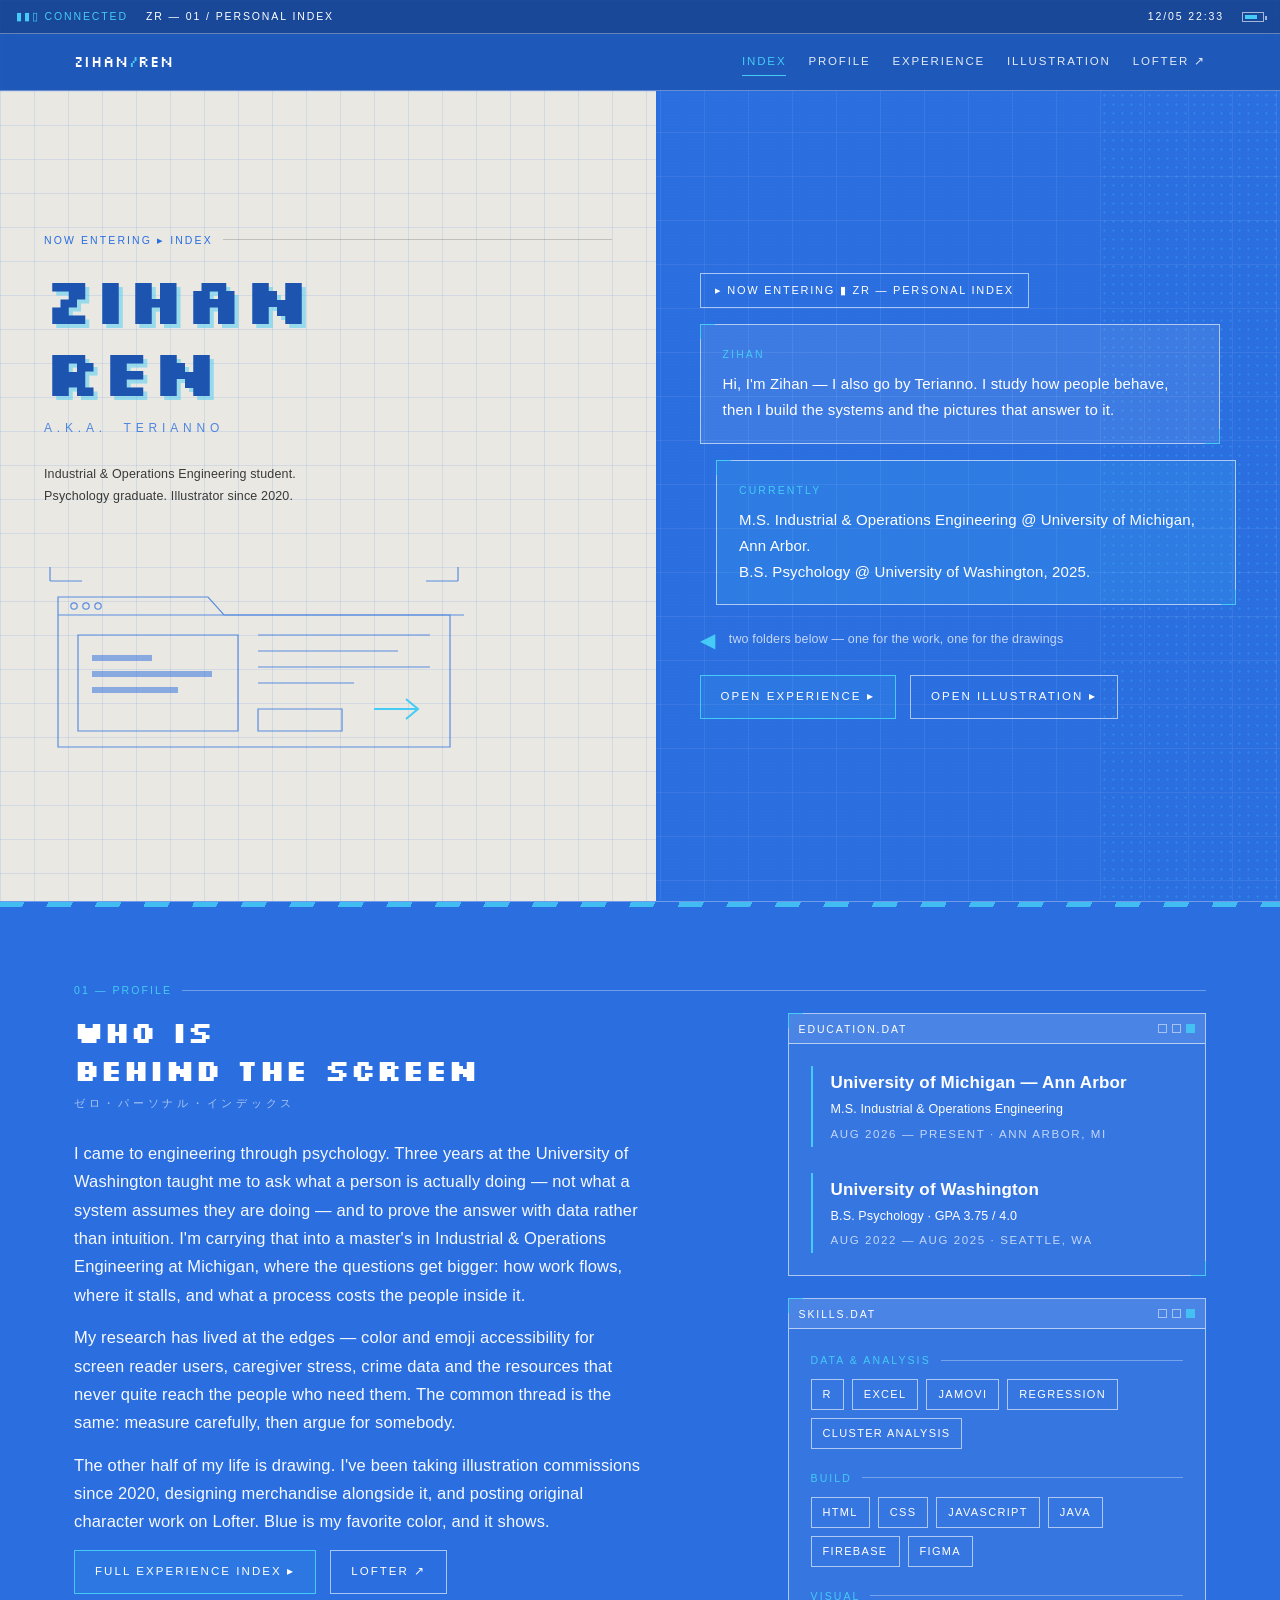
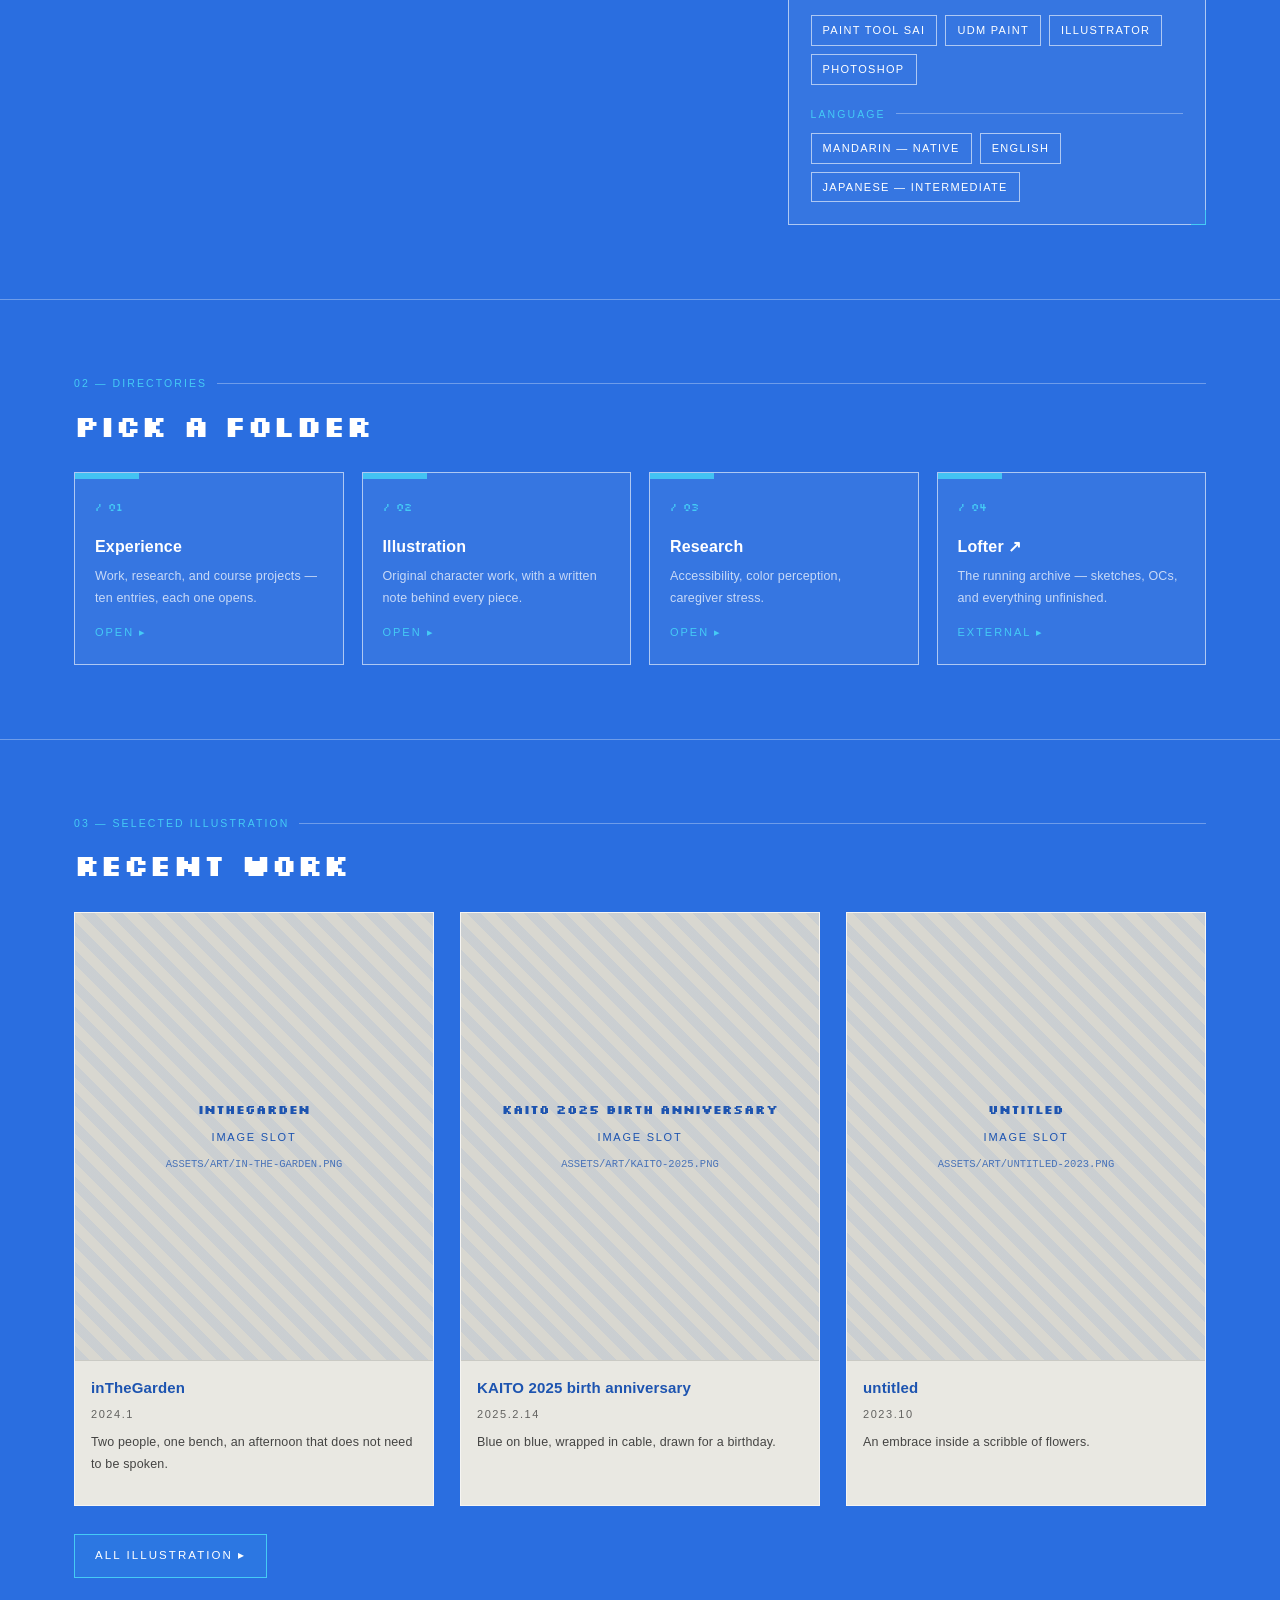
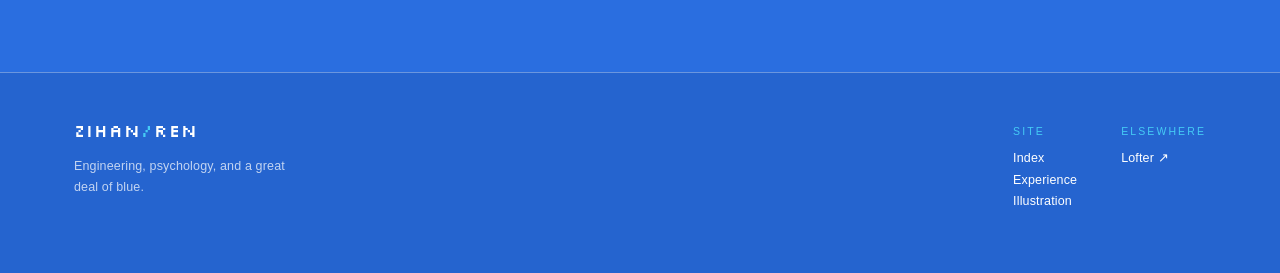
==== index.html @ 6768670b "Add personal site: profile, experience records, illustration gallery Static site in blue/white, with" ====
<!DOCTYPE html>
<html lang="en">
<head>
<meta charset="utf-8">
<meta name="viewport" content="width=device-width, initial-scale=1">
<title>Zihan Ren — Terianno</title>
<meta name="description" content="Zihan (Terianno) Ren — M.S. Industrial &amp; Operations Engineering at the University of Michigan, B.S. Psychology at the University of Washington. Research, data, and illustration.">
<link rel="icon" href="favicon.svg" type="image/svg+xml">
<link rel="preconnect" href="https://fonts.googleapis.com">
<link rel="preconnect" href="https://fonts.gstatic.com" crossorigin>
<link href="https://fonts.googleapis.com/css2?family=Silkscreen:wght@400;700&display=swap" rel="stylesheet">
<link rel="stylesheet" href="assets/css/style.css">
</head>
<body class="page">

<div class="statusbar">
  <span class="sig">▮▮▯ CONNECTED</span>
  <span class="hide-s">ZR — 01 / PERSONAL INDEX</span>
  <span class="spacer"></span>
  <span id="clock">08/24  03:27</span>
  <span class="batt"></span>
</div>

<nav class="nav">
  <div class="wrap nav-in">
    <a class="brand" href="index.html">ZIHAN<span>/</span>REN</a>
    <div class="nav-links">
      <a href="index.html" aria-current="page">Index</a>
      <a href="index.html#profile">Profile</a>
      <a href="work.html">Experience</a>
      <a href="gallery.html">Illustration</a>
      <a href="https://0609nmb.lofter.com/" target="_blank" rel="noopener">Lofter ↗</a>
    </div>
  </div>
</nav>

<main>

  <!-- ============ HERO ============ -->
  <header class="hero">
    <div class="hero-grid">
      <div class="hero-left">
        <div class="label">Now entering ▸ index</div>
        <h1 class="display">ZIHAN<br>REN</h1>
        <div class="hero-name-cn">A.K.A.　TERIANNO</div>
        <p class="small" style="max-width:38ch;opacity:.85">
          Industrial &amp; Operations Engineering student. Psychology graduate.
          Illustrator since 2020.
        </p>

        <svg class="hero-blueprint" viewBox="0 0 420 210" fill="none" aria-hidden="true">
          <g stroke="#2a6ee0" stroke-width="1.2" opacity=".75">
            <path d="M14 46h150l16 18h226v132H14z"/>
            <path d="M14 64h406"/>
            <circle cx="30" cy="55" r="3.2"/><circle cx="42" cy="55" r="3.2"/><circle cx="54" cy="55" r="3.2"/>
            <path d="M34 84h160v96H34z"/>
            <path d="M214 84h172M214 100h140M214 116h172M214 132h96"/>
            <path d="M214 158h84v22h-84z"/>
            <path d="M6 30h32M6 30v-14M414 30h-32M414 30v-14"/>
          </g>
          <g stroke="#45cbf5" stroke-width="2">
            <path d="M330 158h44M362 148l12 10-12 10"/>
          </g>
          <g fill="#2a6ee0" opacity=".5">
            <rect x="48" y="104" width="60" height="6"/><rect x="48" y="120" width="120" height="6"/>
            <rect x="48" y="136" width="86" height="6"/>
          </g>
        </svg>
      </div>

      <div class="hero-right">
        <div class="chatline">▸ Now entering ▮ ZR — PERSONAL INDEX</div>

        <div class="bubble bracket">
          <div class="who">ZIHAN</div>
          <p style="margin:0">
            Hi, I'm Zihan — I also go by Terianno. I study how people behave, then I build the
            systems and the pictures that answer to it.
          </p>
        </div>

        <div class="bubble bracket" style="align-self:flex-end;background:rgba(69,203,245,.14)">
          <div class="who">CURRENTLY</div>
          <p style="margin:0">
            M.S. Industrial &amp; Operations Engineering @ University of Michigan, Ann Arbor.<br>
            B.S. Psychology @ University of Washington, 2025.
          </p>
        </div>

        <div class="arrow-row">
          <span class="arrow">◀</span>
          <span class="small muted">two folders below — one for the work, one for the drawings</span>
        </div>

        <div class="btn-row">
          <a class="btn" href="work.html">Open experience ▸</a>
          <a class="btn ghost" href="gallery.html">Open illustration ▸</a>
        </div>
      </div>
    </div>
  </header>

  <div class="slash"></div>

  <!-- ============ PROFILE ============ -->
  <section id="profile">
    <div class="wrap">
      <div class="label">01 — Profile</div>
      <div class="two">
        <div>
          <h2 class="display">WHO IS<br>BEHIND THE SCREEN</h2>
          <div class="jp" style="margin-bottom:26px">ゼロ・パーソナル・インデックス</div>

          <p class="lead">
            I came to engineering through psychology. Three years at the University of Washington
            taught me to ask what a person is actually doing — not what a system assumes they are
            doing — and to prove the answer with data rather than intuition. I'm carrying that into
            a master's in Industrial &amp; Operations Engineering at Michigan, where the questions
            get bigger: how work flows, where it stalls, and what a process costs the people inside it.
          </p>
          <p class="lead">
            My research has lived at the edges — color and emoji accessibility for screen reader
            users, caregiver stress, crime data and the resources that never quite reach the people
            who need them. The common thread is the same: measure carefully, then argue for
            somebody.
          </p>
          <p class="lead">
            The other half of my life is drawing. I've been taking illustration commissions since
            2020, designing merchandise alongside it, and posting original character work on
            Lofter. Blue is my favorite color, and it shows.
          </p>

          <div class="btn-row">
            <a class="btn" href="work.html">Full experience index ▸</a>
            <a class="btn ghost" href="https://0609nmb.lofter.com/" target="_blank" rel="noopener">Lofter ↗</a>
          </div>
        </div>

        <div>
          <div class="win bracket">
            <div class="win-bar"><span>EDUCATION.dat</span><span class="dots"><i></i><i></i><i></i></span></div>
            <div class="win-body">
              <div class="edu">
                <h3>University of Michigan — Ann Arbor</h3>
                <p class="small" style="margin:0 0 4px">M.S. Industrial &amp; Operations Engineering</p>
                <div class="when">Aug 2026 — present · Ann Arbor, MI</div>
              </div>
              <div class="edu" style="margin-bottom:0">
                <h3>University of Washington</h3>
                <p class="small" style="margin:0 0 4px">B.S. Psychology · GPA 3.75 / 4.0</p>
                <div class="when">Aug 2022 — Aug 2025 · Seattle, WA</div>
              </div>
            </div>
          </div>

          <div class="win bracket" style="margin-top:22px">
            <div class="win-bar"><span>SKILLS.dat</span><span class="dots"><i></i><i></i><i></i></span></div>
            <div class="win-body">
              <div class="label" style="margin-bottom:10px">Data &amp; Analysis</div>
              <div class="stack" style="margin-bottom:20px">
                <span class="chip">R</span><span class="chip">Excel</span><span class="chip">Jamovi</span>
                <span class="chip">Regression</span><span class="chip">Cluster Analysis</span>
              </div>
              <div class="label" style="margin-bottom:10px">Build</div>
              <div class="stack" style="margin-bottom:20px">
                <span class="chip">HTML</span><span class="chip">CSS</span><span class="chip">JavaScript</span>
                <span class="chip">Java</span><span class="chip">Firebase</span><span class="chip">Figma</span>
              </div>
              <div class="label" style="margin-bottom:10px">Visual</div>
              <div class="stack" style="margin-bottom:20px">
                <span class="chip">Paint Tool SAI</span><span class="chip">UDM Paint</span>
                <span class="chip">Illustrator</span><span class="chip">Photoshop</span>
              </div>
              <div class="label" style="margin-bottom:10px">Language</div>
              <div class="stack">
                <span class="chip">Mandarin — native</span><span class="chip">English</span>
                <span class="chip">Japanese — intermediate</span>
              </div>
            </div>
          </div>
        </div>
      </div>
    </div>
  </section>

  <hr class="hr">

  <!-- ============ DIRECTORIES ============ -->
  <section>
    <div class="wrap">
      <div class="label">02 — Directories</div>
      <h2 class="display" style="margin-bottom:28px">PICK A FOLDER</h2>
      <div class="folders">
        <a class="folder" href="work.html">
          <span class="idx">/ 01</span>
          <h3>Experience</h3>
          <p class="small muted" style="margin:0">
            Work, research, and course projects — ten entries, each one opens.
          </p>
          <span class="go">Open ▸</span>
        </a>
        <a class="folder" href="gallery.html">
          <span class="idx">/ 02</span>
          <h3>Illustration</h3>
          <p class="small muted" style="margin:0">
            Original character work, with a written note behind every piece.
          </p>
          <span class="go">Open ▸</span>
        </a>
        <a class="folder" href="work.html?cat=research">
          <span class="idx">/ 03</span>
          <h3>Research</h3>
          <p class="small muted" style="margin:0">
            Accessibility, color perception, caregiver stress.
          </p>
          <span class="go">Open ▸</span>
        </a>
        <a class="folder" href="https://0609nmb.lofter.com/" target="_blank" rel="noopener">
          <span class="idx">/ 04</span>
          <h3>Lofter ↗</h3>
          <p class="small muted" style="margin:0">
            The running archive — sketches, OCs, and everything unfinished.
          </p>
          <span class="go">External ▸</span>
        </a>
      </div>
    </div>
  </section>

  <hr class="hr">

  <!-- ============ SELECTED ILLUSTRATION ============ -->
  <section>
    <div class="wrap">
      <div class="label">03 — Selected illustration</div>
      <h2 class="display" style="margin-bottom:28px">RECENT WORK</h2>
      <div class="gal" id="featured-art"></div>
      <div class="btn-row" style="margin-top:28px">
        <a class="btn" href="gallery.html">All illustration ▸</a>
      </div>
    </div>
  </section>

</main>

<footer>
  <div class="wrap foot">
    <div>
      <div class="brand" style="font-size:18px">ZIHAN<span>/</span>REN</div>
      <p class="small muted" style="margin-top:10px;max-width:34ch">
        Engineering, psychology, and a great deal of blue.
      </p>
    </div>
    <div class="cols">
      <div class="col">
        <span>Site</span>
        <p class="small" style="margin:0">
          <a href="index.html">Index</a><br>
          <a href="work.html">Experience</a><br>
          <a href="gallery.html">Illustration</a>
        </p>
      </div>
      <div class="col">
        <span>Elsewhere</span>
        <p class="small" style="margin:0">
          <a href="https://0609nmb.lofter.com/" target="_blank" rel="noopener">Lofter ↗</a>
        </p>
      </div>
    </div>
  </div>
</footer>

<script src="assets/js/data.js"></script>
<script src="assets/js/main.js"></script>
<script>
(function(){
  const host = document.getElementById("featured-art");
  if(!host) return;
  ARTWORKS.forEach(a => {
    const card = document.createElement("a");
    card.className = "card";
    card.href = "art.html?id=" + a.id;
    card.innerHTML =
      `<div class="thumb"></div>
       <div class="meta">
         <h3>${esc(a.title)}</h3>
         <div class="date">${esc(a.date)}</div>
         <p class="tagline">${esc(a.tagline)}</p>
       </div>`;
    host.appendChild(card);
    mountArtImage(card.querySelector(".thumb"), a);
  });
})();
</script>
</body>
</html>
---- assets/css/style.css ----
/* =========================================================
   ZR // personal site
   palette sampled from the blue/white dual-screen poster
   ========================================================= */

:root{
  --blue:        #2a6ee0;   /* main field  */
  --blue-deep:   #1d54b0;   /* borders / depth */
  --blue-soft:   #4b88e8;   /* hover field */
  --cyan:        #45cbf5;   /* the bright arrow */
  --cyan-soft:   #9fe3fa;
  --paper:       #e9e8e2;   /* off-white paper */
  --paper-dim:   #d8d7d0;
  --white:       #ffffff;
  --ink:         #1b1b1b;

  --line:        rgba(255,255,255,.32);
  --line-strong: rgba(255,255,255,.6);

  --sans: Arial, "Helvetica Neue", Helvetica, "Segoe UI", sans-serif;
  --pixel: "Silkscreen", "Press Start 2P", var(--sans);

  --maxw: 1180px;
  --bar: 34px;
}

*{ box-sizing:border-box; }

html{ scroll-behavior:smooth; }

body{
  margin:0;
  background:var(--blue);
  color:var(--white);
  font-family:var(--sans);
  font-size:15px;
  line-height:1.72;
  letter-spacing:.01em;
  -webkit-font-smoothing:antialiased;
}

/* blueprint grid + paper grain over the whole page */
body::before{
  content:"";
  position:fixed; inset:0;
  background-image:
    linear-gradient(rgba(255,255,255,.07) 1px, transparent 1px),
    linear-gradient(90deg, rgba(255,255,255,.07) 1px, transparent 1px);
  background-size:44px 44px;
  pointer-events:none;
  z-index:0;
}
body::after{
  content:"";
  position:fixed; inset:0;
  background-image:radial-gradient(rgba(255,255,255,.16) 1px, transparent 1px);
  background-size:3px 3px;
  opacity:.25;
  mix-blend-mode:overlay;
  pointer-events:none;
  z-index:0;
}

img{ max-width:100%; display:block; }
a{ color:inherit; }

/* ---------- layout ---------- */
.wrap{ width:100%; max-width:var(--maxw); margin:0 auto; padding:0 24px; position:relative; z-index:1; }
main{ position:relative; z-index:1; }
section{ padding:74px 0; position:relative; }
.hr{ height:1px; background:var(--line); border:0; margin:0; }

/* ---------- top status bar (poster homage) ---------- */
.statusbar{
  position:fixed; top:0; left:0; right:0; height:var(--bar);
  display:flex; align-items:center; gap:18px;
  padding:0 16px;
  background:rgba(20,58,124,.72);
  backdrop-filter:blur(6px);
  border-bottom:1px solid var(--line);
  font-size:10.5px; letter-spacing:.18em; text-transform:uppercase;
  z-index:60;
}
.statusbar .sig{ color:var(--cyan); }
.statusbar .spacer{ flex:1; }
.statusbar .batt{
  display:inline-block; width:22px; height:10px;
  border:1px solid var(--line-strong); position:relative;
}
.statusbar .batt::before{ content:""; position:absolute; inset:2px; right:6px; background:var(--cyan); }
.statusbar .batt::after{ content:""; position:absolute; right:-4px; top:3px; width:2px; height:4px; background:var(--line-strong); }

/* ---------- nav ---------- */
.nav{
  position:sticky; top:var(--bar); z-index:50;
  background:rgba(29,84,176,.82);
  backdrop-filter:blur(8px);
  border-bottom:1px solid var(--line);
}
.nav-in{ display:flex; align-items:center; gap:26px; height:56px; }
.brand{
  font-family:var(--pixel); font-size:15px; letter-spacing:.06em;
  text-decoration:none; color:var(--white); white-space:nowrap;
}
.brand span{ color:var(--cyan); }
.nav-links{ display:flex; gap:22px; margin-left:auto; flex-wrap:wrap; }
.nav-links a{
  text-decoration:none; font-size:11.5px; letter-spacing:.16em; text-transform:uppercase;
  padding:4px 0; border-bottom:1px solid transparent; opacity:.88;
}
.nav-links a:hover, .nav-links a[aria-current="page"]{ opacity:1; border-bottom-color:var(--cyan); color:var(--cyan); }

/* body offset for the fixed bar */
.page{ padding-top:var(--bar); }

/* ---------- type ---------- */
.pixel{ font-family:var(--pixel); font-weight:400; letter-spacing:.02em; line-height:1.28; }
h1.display{
  font-family:var(--pixel);
  font-size:clamp(30px, 6.4vw, 66px);
  margin:0 0 10px; line-height:1.1;
  text-shadow:4px 4px 0 rgba(29,84,176,.55);
}
h2.display{ font-family:var(--pixel); font-size:clamp(20px,3.2vw,30px); margin:0 0 6px; line-height:1.25; }
h3{ font-size:17px; margin:0 0 8px; letter-spacing:.01em; }
p{ margin:0 0 14px; }
.lead{ font-size:16.5px; max-width:62ch; opacity:.96; }
.muted{ opacity:.72; }
.small{ font-size:12.5px; }

.label{
  font-size:10.5px; letter-spacing:.2em; text-transform:uppercase;
  color:var(--cyan); display:flex; align-items:center; gap:10px; margin-bottom:14px;
}
.label::after{ content:""; flex:1; height:1px; background:var(--line); }

.jp{ font-size:11px; letter-spacing:.34em; opacity:.6; }

/* ---------- windows / "folders" ---------- */
.win{
  border:1px solid var(--line-strong);
  background:rgba(255,255,255,.06);
  position:relative;
}
.win-bar{
  display:flex; align-items:center; gap:10px;
  height:30px; padding:0 10px;
  border-bottom:1px solid var(--line-strong);
  background:rgba(255,255,255,.1);
  font-size:10.5px; letter-spacing:.18em; text-transform:uppercase;
}
.win-bar .dots{ display:flex; gap:5px; margin-left:auto; opacity:.85; }
.win-bar .dots i{ width:9px; height:9px; border:1px solid var(--line-strong); display:block; }
.win-bar .dots i:last-child{ background:var(--cyan); border-color:var(--cyan); }
.win-body{ padding:22px; }

.bracket{ position:relative; }
.bracket::before, .bracket::after{
  content:""; position:absolute; width:14px; height:14px; border:1px solid var(--cyan);
}
.bracket::before{ top:-1px; left:-1px; border-right:0; border-bottom:0; }
.bracket::after{ bottom:-1px; right:-1px; border-left:0; border-top:0; }

/* ---------- hero ---------- */
.hero{ padding:0; border-bottom:1px solid var(--line); }
.hero-grid{ display:grid; grid-template-columns:1.05fr 1fr; min-height:clamp(540px, calc(100vh - var(--bar) - 56px), 820px); }
.hero-left{
  background:var(--paper); color:var(--ink);
  padding:56px 44px; display:flex; flex-direction:column; justify-content:center;
  position:relative; overflow:hidden;
}
.hero-left::before{
  content:""; position:absolute; inset:0;
  background-image:
    linear-gradient(rgba(42,110,224,.12) 1px, transparent 1px),
    linear-gradient(90deg, rgba(42,110,224,.12) 1px, transparent 1px);
  background-size:34px 34px;
}
.hero-left > *{ position:relative; }
.hero-left .label{ color:var(--blue); }
.hero-left .label::after{ background:rgba(27,27,27,.2); }
.hero-left h1.display{ color:var(--blue-deep); text-shadow:4px 4px 0 rgba(69,203,245,.5); }
.hero-name-cn{ font-size:12px; letter-spacing:.4em; color:var(--blue); opacity:.8; margin-bottom:26px; }
.hero-blueprint{ margin-top:30px; max-width:420px; }
.hero-right{
  padding:56px 44px; display:flex; flex-direction:column; justify-content:center; gap:16px;
  position:relative;
}
.hero-right::after{
  content:""; position:absolute; right:0; top:0; bottom:0; width:180px;
  background-image:radial-gradient(var(--cyan) 1.4px, transparent 1.4px);
  background-size:9px 9px; opacity:.22; pointer-events:none;
}
.chatline{
  border:1px solid var(--line-strong); padding:7px 14px; font-size:11px;
  letter-spacing:.16em; text-transform:uppercase; display:inline-flex; gap:10px; align-items:center;
  width:fit-content;
}
.bubble{
  border:1px solid var(--line-strong); background:rgba(255,255,255,.09);
  padding:20px 22px; max-width:520px; position:relative;
}
.bubble .who{ font-size:10.5px; letter-spacing:.2em; color:var(--cyan); margin-bottom:8px; }

.arrow-row{ display:flex; align-items:center; gap:14px; margin-top:8px; }
.arrow{ color:var(--cyan); font-size:20px; line-height:1; }

/* ---------- buttons ---------- */
.btn{
  display:inline-flex; align-items:center; gap:10px;
  border:1px solid var(--cyan); color:var(--white);
  padding:11px 20px; text-decoration:none;
  font-size:11.5px; letter-spacing:.18em; text-transform:uppercase;
  background:rgba(69,203,245,.1);
  transition:background .18s ease, transform .18s ease, color .18s ease;
}
.btn:hover{ background:var(--cyan); color:#0e3a6b; transform:translateX(3px); }
.btn.ghost{ border-color:var(--line-strong); background:transparent; }
.btn.ghost:hover{ border-color:var(--cyan); background:rgba(69,203,245,.12); color:var(--white); }
.btn-row{ display:flex; gap:14px; flex-wrap:wrap; margin-top:8px; }

/* ---------- folder tiles ---------- */
.folders{ display:grid; grid-template-columns:repeat(auto-fit,minmax(230px,1fr)); gap:18px; }
.folder{
  text-decoration:none; color:var(--white);
  border:1px solid var(--line-strong); background:rgba(255,255,255,.06);
  padding:20px 20px 22px; position:relative; overflow:hidden;
  transition:background .2s ease, transform .2s ease, border-color .2s ease;
}
.folder::before{
  content:""; position:absolute; top:0; left:0; width:64px; height:6px;
  background:var(--cyan); opacity:.9;
}
.folder:hover{ background:rgba(69,203,245,.14); border-color:var(--cyan); transform:translateY(-3px); }
.folder .idx{ font-family:var(--pixel); font-size:11px; color:var(--cyan); }
.folder h3{ margin:14px 0 6px; font-size:16px; }
.folder .go{ font-size:11px; letter-spacing:.18em; text-transform:uppercase; color:var(--cyan); margin-top:14px; display:block; }

/* ---------- data rows (experience list) ---------- */
.rows{ border:1px solid var(--line-strong); border-bottom:0; }
.row{
  display:grid; grid-template-columns:64px 1fr 220px 130px 26px;
  gap:16px; align-items:center;
  padding:16px 18px; border-bottom:1px solid var(--line);
  text-decoration:none; color:var(--white);
  transition:background .16s ease, padding-left .16s ease;
}
.row:hover{ background:rgba(69,203,245,.14); padding-left:26px; }
.row .no{ font-family:var(--pixel); font-size:11px; color:var(--cyan); }
.row .ttl{ font-size:15.5px; font-weight:bold; }
.row .sub{ font-size:12px; opacity:.75; font-weight:normal; display:block; margin-top:2px; }
.row .org{ font-size:12.5px; opacity:.85; }
.row .date{ font-size:11px; letter-spacing:.1em; opacity:.7; text-transform:uppercase; }
.row .arr{ color:var(--cyan); text-align:right; }

.tabs{ display:flex; gap:8px; flex-wrap:wrap; margin-bottom:22px; }
.tab{
  border:1px solid var(--line-strong); background:transparent; color:var(--white);
  font-family:var(--sans); font-size:11px; letter-spacing:.16em; text-transform:uppercase;
  padding:8px 15px; cursor:pointer; transition:all .16s ease;
}
.tab:hover{ border-color:var(--cyan); }
.tab.on{ background:var(--cyan); color:#0e3a6b; border-color:var(--cyan); }

/* ---------- gallery ---------- */
.gal{ display:grid; grid-template-columns:repeat(auto-fill,minmax(280px,1fr)); gap:26px; }
.card{
  text-decoration:none; color:var(--white); display:block;
  border:1px solid var(--line-strong); background:var(--paper);
  transition:transform .2s ease, border-color .2s ease;
  position:relative;
}
.card:hover{ transform:translateY(-4px); border-color:var(--cyan); }
.card .thumb{
  aspect-ratio:4/5; background:var(--paper-dim); overflow:hidden; position:relative;
  display:flex; align-items:center; justify-content:center;
}
.card .thumb img{ width:100%; height:100%; object-fit:cover; }
.card .meta{ padding:14px 16px 16px; background:rgba(0,0,0,.0); color:var(--ink); border-top:1px solid rgba(27,27,27,.15); }
.card .meta h3{ font-size:15px; margin:0 0 4px; color:var(--blue-deep); }
.card .meta .date{ font-size:11px; letter-spacing:.14em; text-transform:uppercase; opacity:.65; }
.card .tagline{ font-size:12.5px; opacity:.8; margin-top:8px; }

.ph{
  width:100%; height:100%; display:flex; flex-direction:column; gap:8px;
  align-items:center; justify-content:center; text-align:center;
  color:var(--blue-deep); background:
    repeating-linear-gradient(45deg, rgba(42,110,224,.08) 0 10px, transparent 10px 20px), var(--paper-dim);
  font-size:11px; letter-spacing:.16em; text-transform:uppercase; padding:20px;
}
.ph b{ font-family:var(--pixel); font-size:12px; letter-spacing:0; }
.ph code{ font-size:10.5px; letter-spacing:0; opacity:.75; word-break:break-all; }

/* ---------- detail pages ---------- */
.detail-head{ padding:54px 0 34px; border-bottom:1px solid var(--line); }
.crumb{ font-size:11px; letter-spacing:.18em; text-transform:uppercase; opacity:.72; margin-bottom:18px; }
.crumb a{ text-decoration:none; }
.crumb a:hover{ color:var(--cyan); }
.metaline{ display:flex; gap:26px; flex-wrap:wrap; font-size:12px; letter-spacing:.1em; text-transform:uppercase; opacity:.85; margin-top:14px; }
.metaline b{ color:var(--cyan); font-weight:normal; }

.two{ display:grid; grid-template-columns:1.6fr 1fr; gap:44px; align-items:start; }
.bullets{ list-style:none; padding:0; margin:0; }
.bullets li{ position:relative; padding-left:24px; margin-bottom:12px; }
.bullets li::before{ content:"▸"; position:absolute; left:0; color:var(--cyan); }
.callout{
  border:1px solid var(--cyan); background:rgba(69,203,245,.1);
  padding:18px 20px; margin-top:8px;
}
.callout .label{ margin-bottom:8px; }
.stack{ display:flex; flex-wrap:wrap; gap:8px; }
.chip{
  border:1px solid var(--line-strong); padding:5px 11px; font-size:11px;
  letter-spacing:.12em; text-transform:uppercase;
}

.artview{ display:grid; grid-template-columns:1.15fr 1fr; gap:44px; align-items:start; }
.artframe{ border:1px solid var(--line-strong); background:var(--paper); padding:14px; position:sticky; top:110px; }
.artframe img{ width:100%; }
.artframe .cap{ color:var(--ink); font-size:11px; letter-spacing:.14em; text-transform:uppercase; margin-top:12px; opacity:.7; }

.pager{ display:flex; justify-content:space-between; gap:16px; padding:30px 0 0; border-top:1px solid var(--line); margin-top:44px; flex-wrap:wrap; }
.pager a{ text-decoration:none; font-size:11.5px; letter-spacing:.16em; text-transform:uppercase; }
.pager a:hover{ color:var(--cyan); }

/* ---------- footer ---------- */
footer{
  border-top:1px solid var(--line); margin-top:20px; padding:42px 0 60px;
  background:rgba(29,84,176,.35); position:relative; z-index:1;
}
.foot{ display:flex; justify-content:space-between; gap:30px; flex-wrap:wrap; align-items:flex-end; }
.foot a{ text-decoration:none; }
.foot a:hover{ color:var(--cyan); }
.foot .cols{ display:flex; gap:44px; flex-wrap:wrap; }
.foot .col span{ display:block; font-size:10.5px; letter-spacing:.2em; text-transform:uppercase; color:var(--cyan); margin-bottom:8px; }

/* ---------- misc ---------- */
.slash{
  height:5px; width:100%;
  background:repeating-linear-gradient(115deg, var(--cyan) 0 22px, transparent 22px 44px);
  opacity:.85;
}
.grid2{ display:grid; grid-template-columns:repeat(auto-fit,minmax(260px,1fr)); gap:26px; }
.edu{ border-left:2px solid var(--cyan); padding:2px 0 2px 18px; margin-bottom:26px; }
.edu h3{ margin-bottom:2px; }
.edu .when{ font-size:11.5px; letter-spacing:.14em; text-transform:uppercase; opacity:.7; }

/* ---------- responsive ---------- */
@media (max-width:900px){
  .hero-grid{ grid-template-columns:1fr; }
  .hero-left, .hero-right{ padding:44px 24px; }
  .two, .artview{ grid-template-columns:1fr; gap:28px; }
  .artframe{ position:static; }
  .row{ grid-template-columns:38px 1fr 20px; }
  .row .org, .row .date{ display:none; }
  .nav-in{ height:auto; padding:10px 0; flex-wrap:wrap; gap:10px; }
  .nav-links{ margin-left:0; gap:16px; }
  .statusbar .hide-s{ display:none; }
}

/* artwork frame on the detail page */
.artframe{ text-align:center; }
.artframe .thumb-host{ min-height:320px; display:block; }
.artframe .thumb-host img{ width:auto; max-width:100%; max-height:74vh; height:auto; margin:0 auto; }
.ph{ min-height:260px; }
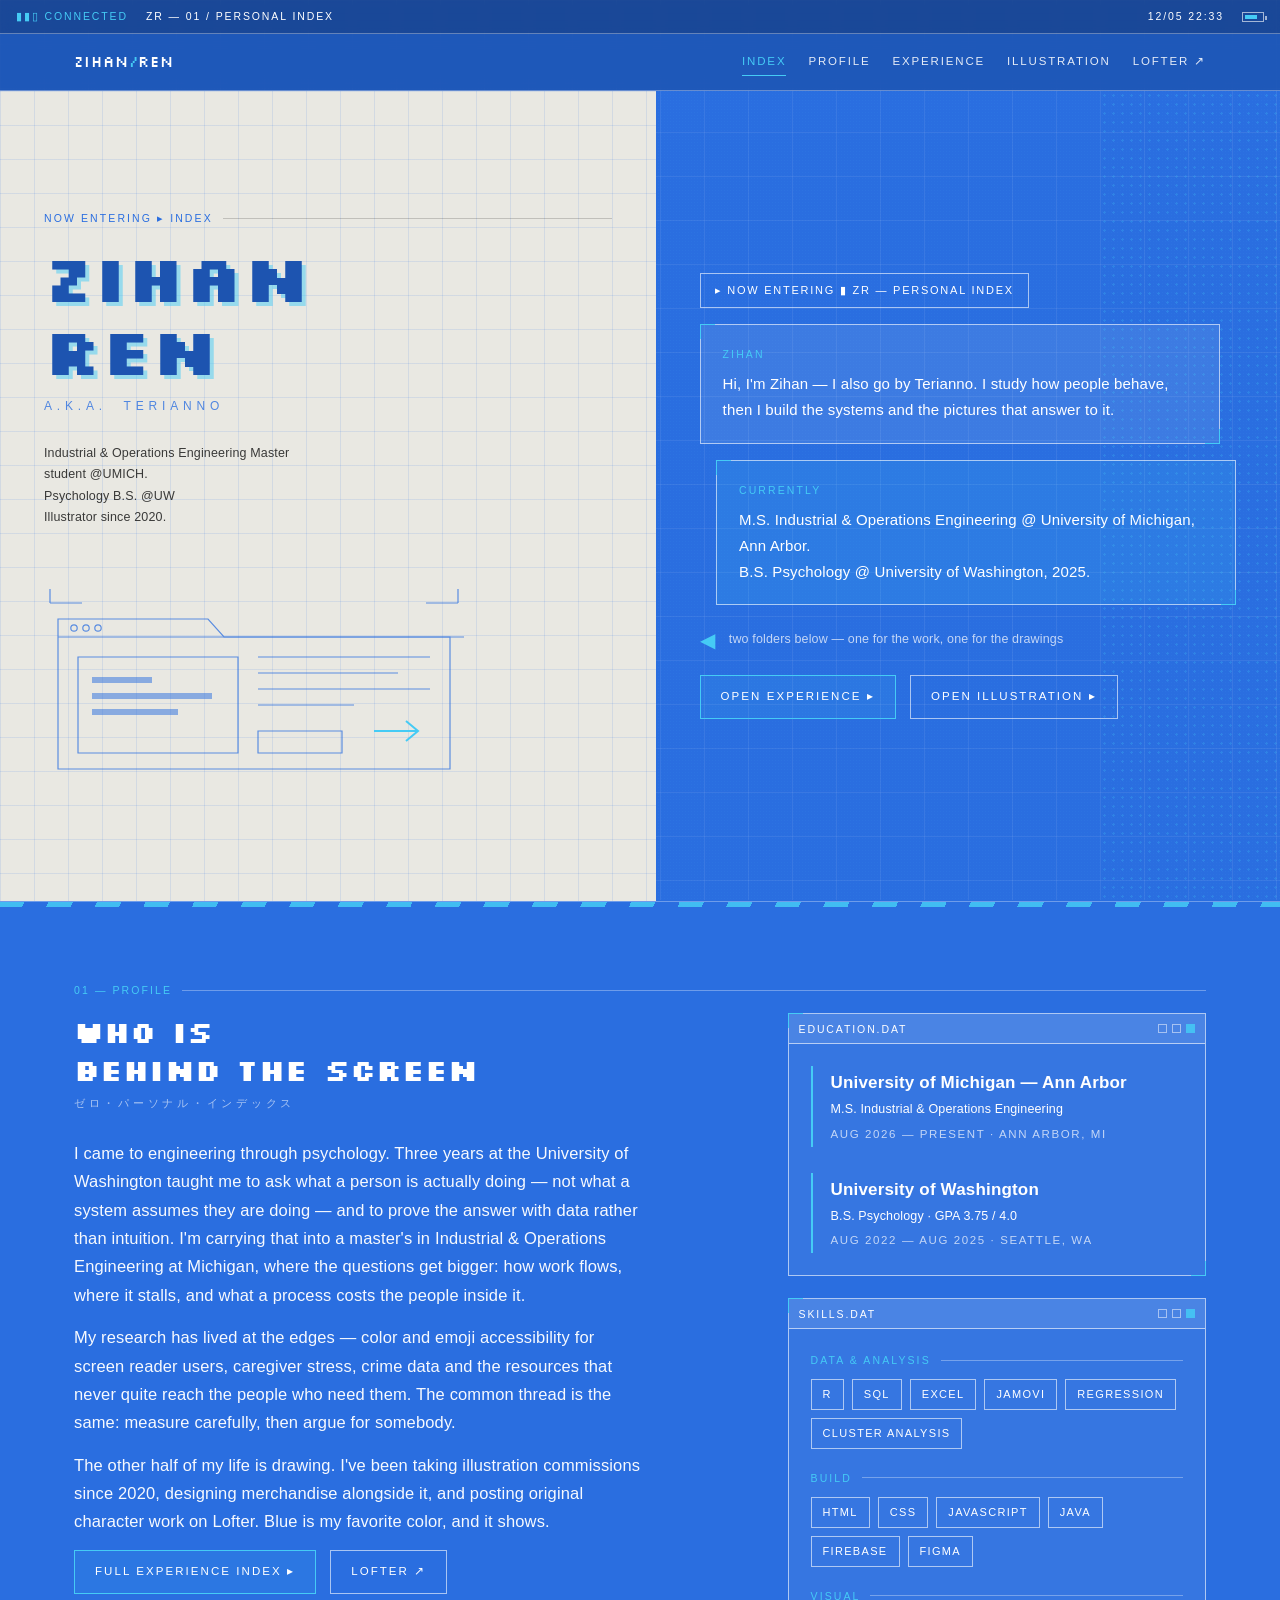
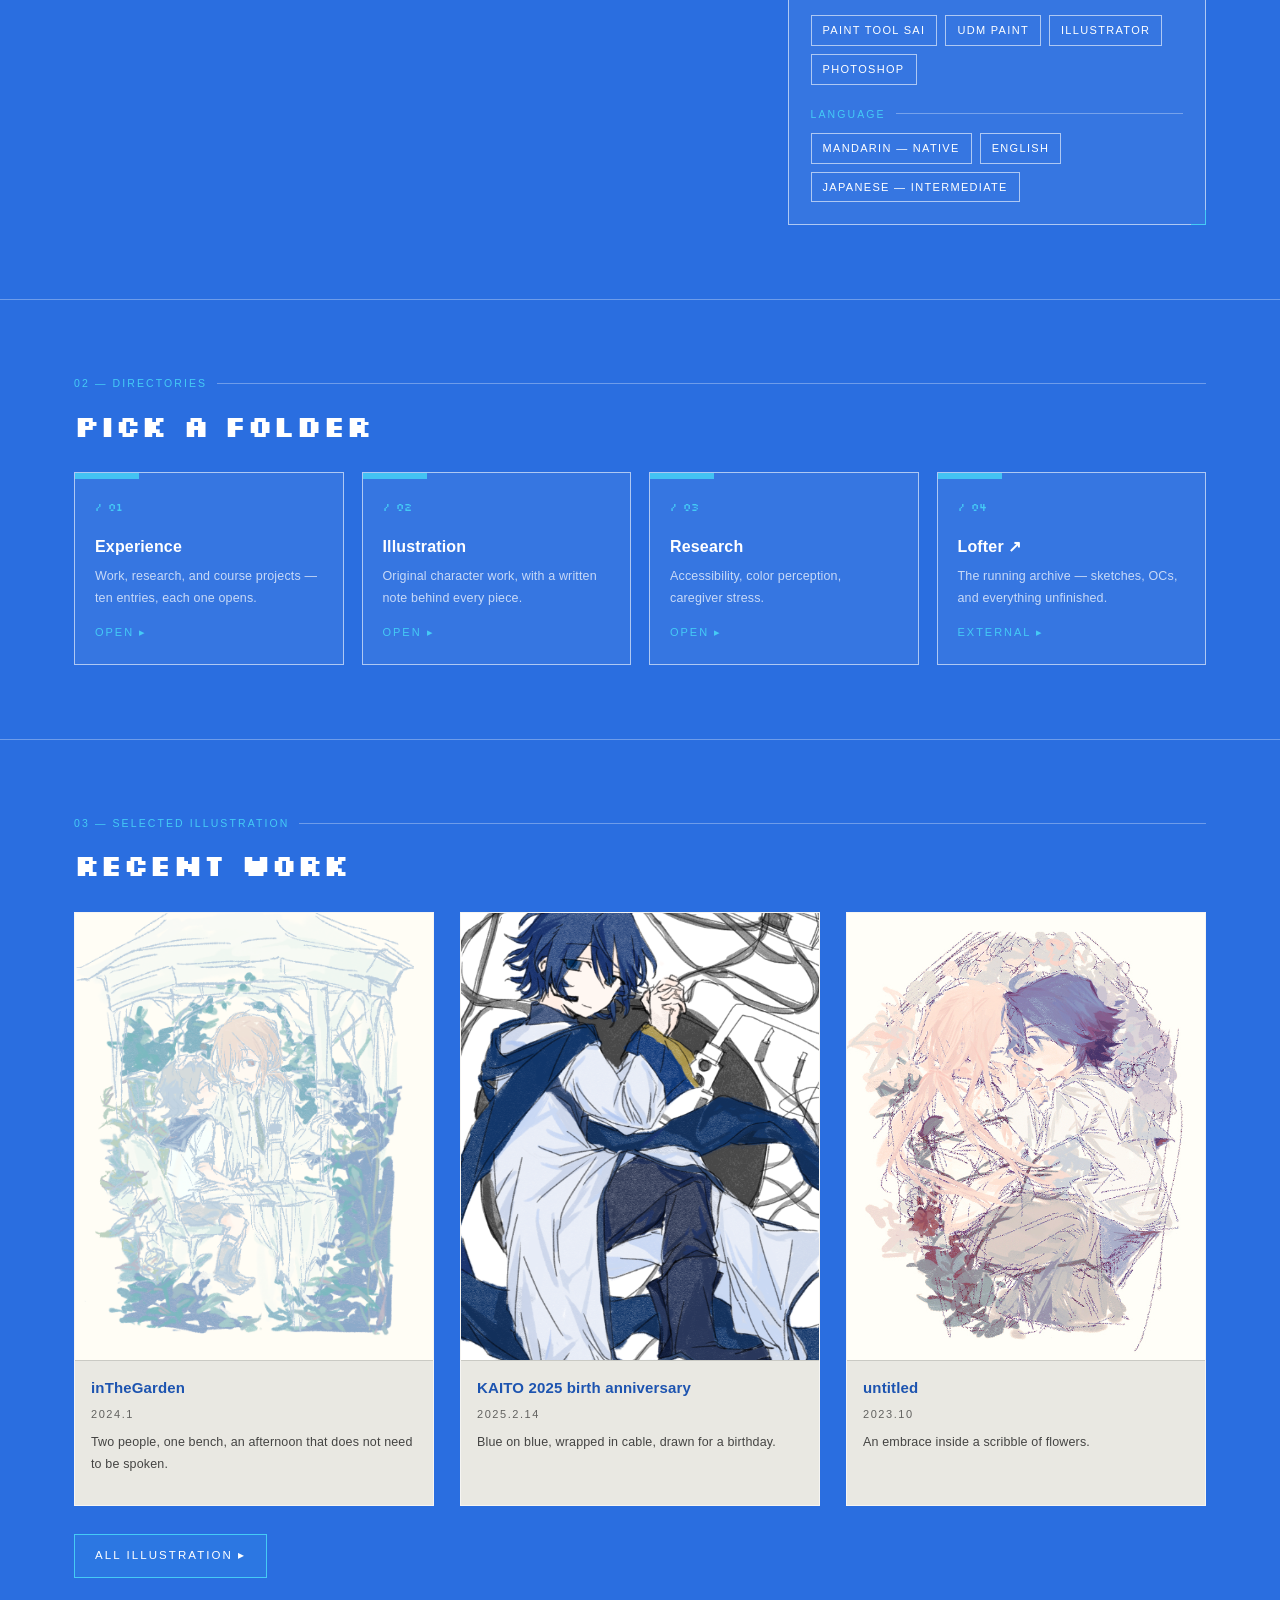
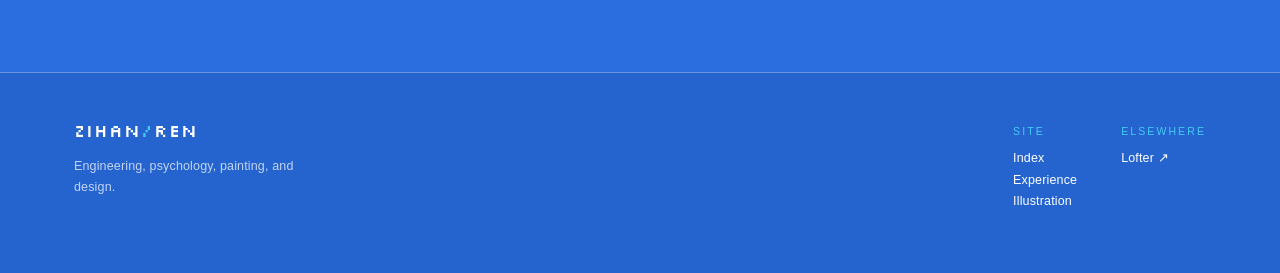
==== commit 581f843b: "Expand Wordplay and merchandise records into full case studies Rewrites the two Wordplay research en" ====
--- a/index.html
+++ b/index.html
@@ -43,8 +43,9 @@
         <div class="label">Now entering ▸ index</div>
         <h1 class="display">ZIHAN<br>REN</h1>
         <div class="hero-name-cn">A.K.A.　TERIANNO</div>
-        <p class="small" style="max-width:38ch;opacity:.85">
-          Industrial &amp; Operations Engineering student. Psychology graduate.
+        <p class="small" style="max-width:40ch;opacity:.85">
+          Industrial &amp; Operations Engineering Master student @UMICH.<br>
+          Psychology B.S. @UW<br>
           Illustrator since 2020.
         </p>
 
@@ -158,7 +159,7 @@
             <div class="win-body">
               <div class="label" style="margin-bottom:10px">Data &amp; Analysis</div>
               <div class="stack" style="margin-bottom:20px">
-                <span class="chip">R</span><span class="chip">Excel</span><span class="chip">Jamovi</span>
+                <span class="chip">R</span><span class="chip">SQL</span><span class="chip">Excel</span><span class="chip">Jamovi</span>
                 <span class="chip">Regression</span><span class="chip">Cluster Analysis</span>
               </div>
               <div class="label" style="margin-bottom:10px">Build</div>
@@ -248,7 +249,7 @@
     <div>
       <div class="brand" style="font-size:18px">ZIHAN<span>/</span>REN</div>
       <p class="small muted" style="margin-top:10px;max-width:34ch">
-        Engineering, psychology, and a great deal of blue.
+        Engineering, psychology, painting, and design.
       </p>
     </div>
     <div class="cols">
--- a/assets/css/style.css
+++ b/assets/css/style.css
@@ -363,3 +363,53 @@
 .artframe .thumb-host{ min-height:320px; display:block; }
 .artframe .thumb-host img{ width:auto; max-width:100%; max-height:74vh; height:auto; margin:0 auto; }
 .ph{ min-height:260px; }
+
+/* ---------- portfolio detail: about block, sections, figures ---------- */
+.about{
+  border-left:2px solid var(--cyan);
+  padding:2px 0 2px 20px;
+  margin:32px 0 8px;
+}
+.about p{ font-size:14px; opacity:.9; max-width:62ch; }
+.linkrow{ display:flex; gap:18px; flex-wrap:wrap; margin-bottom:4px; }
+.linkrow a{
+  font-size:11.5px; letter-spacing:.14em; text-transform:uppercase;
+  text-decoration:none; color:var(--cyan); border-bottom:1px solid transparent;
+}
+.linkrow a:hover{ border-bottom-color:var(--cyan); }
+
+.sec{ padding:30px 0 0; }
+.sec p{ max-width:66ch; }
+.sec .bullets{ margin-top:14px; }
+
+.fig{
+  margin:22px 0 0;
+  border:1px solid var(--line-strong);
+  background:var(--paper);
+  padding:10px;
+}
+.fig img{ width:100%; height:auto; }
+.fig figcaption{
+  color:var(--ink); opacity:.7;
+  font-size:11px; letter-spacing:.1em; text-transform:uppercase;
+  padding:10px 4px 2px;
+}
+.fig-wide{ background:var(--white); }
+
+.figgrid{
+  display:grid; grid-template-columns:repeat(auto-fit,minmax(230px,1fr));
+  gap:16px; margin-top:22px; align-items:start;
+}
+.figgrid .fig{ margin:0; }
+
+@media (max-width:900px){
+  .figgrid{ grid-template-columns:1fr; }
+}
+
+/* ---------- case-study layout (portfolio records) ---------- */
+.case{ max-width:940px; }
+.case > .lead, .case .sec p, .case .sec .bullets, .case .about p{ max-width:68ch; }
+.case .fig{ margin-top:26px; }
+.case .sec{ padding-top:38px; }
+.toolstrip{ margin-top:46px; padding-top:26px; border-top:1px solid var(--line); }
+.pager{ margin-bottom:10px; }
